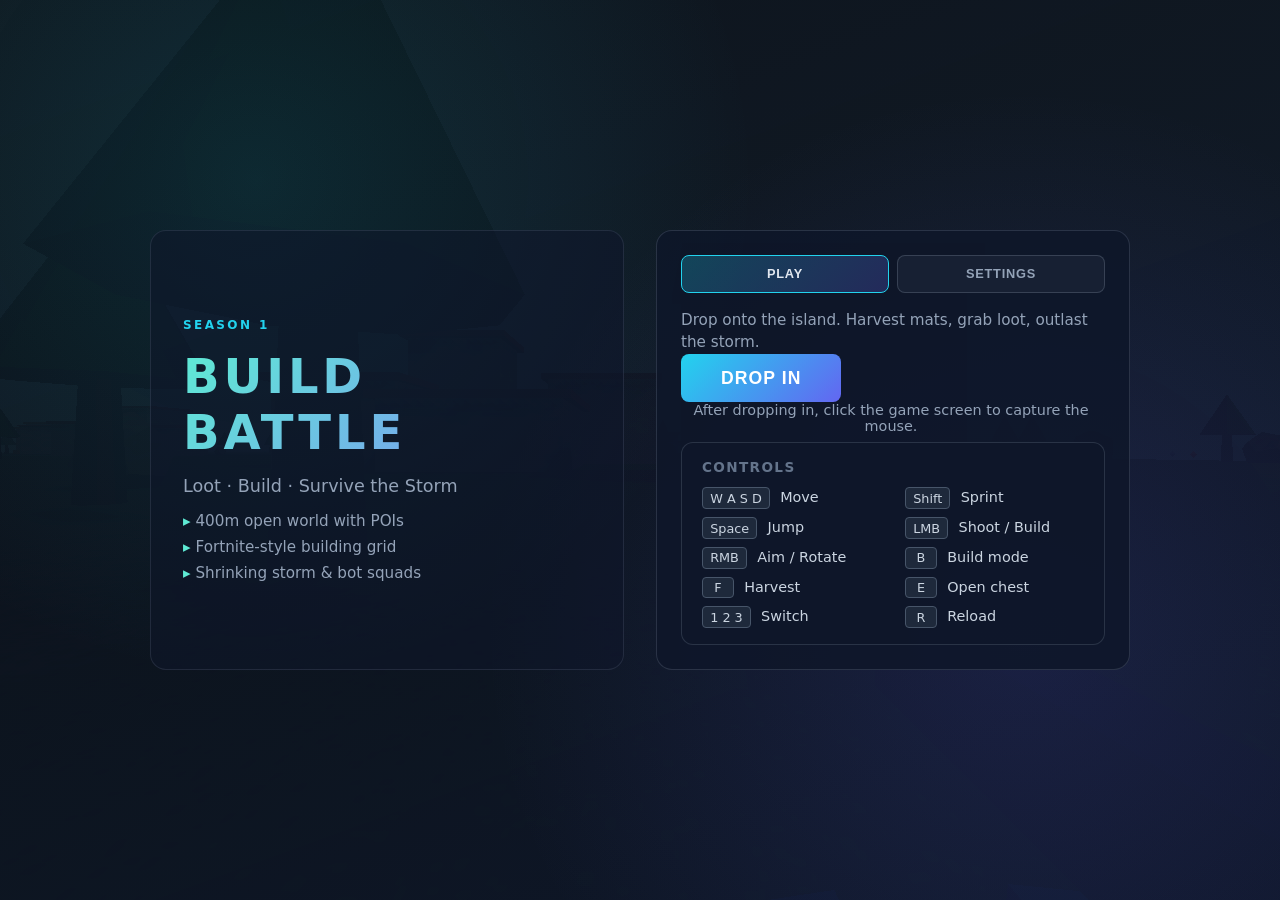
==== bshot-royale/index.html @ 9f33fd57 "Publish B-Shot Royal at /bshot-royale and link Play now from the featured project. Co-authored-by: C" ====
<!DOCTYPE html>
<html lang="en">
  <head>
    <meta charset="UTF-8" />
    <meta name="viewport" content="width=device-width, initial-scale=1.0" />
    <title>B-Shot Royal</title>
    <script type="module" crossorigin src="/bshot-royale/assets/index-CIHsyU_L.js"></script>
    <link rel="stylesheet" crossorigin href="/bshot-royale/assets/index-DtbbAe6E.css">
  </head>
  <body>
    <div id="overlay">
      <div id="menu">
        <div class="menu-shell">
          <div class="menu-hero">
            <p class="menu-kicker">Season 1</p>
            <h1>Build Battle</h1>
            <p class="tagline">Loot · Build · Survive the Storm</p>
            <ul class="menu-features">
              <li>400m open world with POIs</li>
              <li>Fortnite-style building grid</li>
              <li>Shrinking storm &amp; bot squads</li>
            </ul>
          </div>
          <div class="menu-panel">
            <div class="menu-tabs">
              <button type="button" class="menu-tab active" data-tab="play">Play</button>
              <button type="button" class="menu-tab" data-tab="settings">Settings</button>
            </div>
            <div id="tab-play" class="menu-tab-content">
              <p class="panel-desc">Drop onto the island. Harvest mats, grab loot, outlast the storm.</p>
              <button id="play-btn" type="button">Drop In</button>
              <p class="tagline hint">After dropping in, click the game screen to capture the mouse.</p>
              <div class="controls compact">
                <h2>Controls</h2>
                <div class="grid">
                  <span><kbd>W A S D</kbd> Move</span>
                  <span><kbd>Shift</kbd> Sprint</span>
                  <span><kbd>Space</kbd> Jump</span>
                  <span><kbd>LMB</kbd> Shoot / Build</span>
                  <span><kbd>RMB</kbd> Aim / Rotate</span>
                  <span><kbd>B</kbd> Build mode</span>
                  <span><kbd>F</kbd> Harvest</span>
                  <span><kbd>E</kbd> Open chest</span>
                  <span><kbd>1 2 3</kbd> Switch</span>
                  <span><kbd>R</kbd> Reload</span>
                </div>
              </div>
            </div>
            <div id="tab-settings" class="menu-tab-content hidden">
              <p class="panel-desc">Customize your match before you drop.</p>
              <div class="setting-row">
                <label for="setting-bots">Enable Bots</label>
                <input type="checkbox" id="setting-bots" checked />
              </div>
              <div class="setting-row">
                <label for="setting-sens">Mouse Sensitivity</label>
                <div class="setting-slider">
                  <input type="range" id="setting-sens" min="0.3" max="2.5" step="0.1" value="1" />
                  <span id="setting-sens-val">1.0</span>
                </div>
              </div>
              <div class="setting-row">
                <label for="setting-storm">Storm Speed</label>
                <div class="setting-slider">
                  <input type="range" id="setting-storm" min="0.5" max="2" step="0.1" value="1" />
                  <span id="setting-storm-val">1.0</span>
                </div>
              </div>
              <div class="setting-row">
                <label for="setting-volume">Volume</label>
                <div class="setting-slider">
                  <input type="range" id="setting-volume" min="0" max="1" step="0.05" value="0.7" />
                  <span id="setting-volume-val">0.7</span>
                </div>
              </div>
            </div>
          </div>
        </div>
      </div>
      <div id="hud" class="hidden">
        <div id="storm-vignette"></div>
        <div id="crosshair"></div>
        <div id="hit-marker" class="hidden"></div>
        <div id="damage-flash"></div>
        <div id="scope-overlay" class="scope-overlay hidden">
          <div class="scope-ring"></div>
          <div class="scope-reticle"></div>
        </div>
        <div id="minimap-wrap">
          <canvas id="minimap" width="160" height="160"></canvas>
          <span class="minimap-label">MAP</span>
        </div>
        <div id="storm-info">Storm in 90s</div>
        <div id="interact-hint" class="hidden">[F] Harvest</div>
        <div id="top-bar">
          <div id="health-bar"><div id="health-fill"></div><span id="health-text">100</span></div>
          <div id="shield-bar"><div id="shield-fill"></div><span id="shield-text">100</span></div>
          <div id="materials">Materials: <span id="mat-count">0</span></div>
        </div>
        <div id="bottom-bar">
          <div id="weapon-name">Assault Rifle</div>
          <div id="weapon-slots">
            <span class="slot" data-slot="0">1 AR</span>
            <span class="slot" data-slot="1">2 SG</span>
            <span class="slot" data-slot="2">3 SN</span>
          </div>
          <div id="ammo"><span id="ammo-current">30</span> / <span id="ammo-reserve">120</span></div>
          <div id="reload-bar" class="hidden"><div id="reload-fill"></div></div>
          <div id="build-info" class="hidden">
            Build: <span id="build-piece">Wall</span>
            <span id="build-slots">
              <span class="slot build-slot" data-slot="wall">1 Wall</span>
              <span class="slot build-slot" data-slot="floor">2 Floor</span>
              <span class="slot build-slot" data-slot="ramp">3 Ramp</span>
            </span>
          </div>
          <div id="mode-badge">COMBAT</div>
        </div>
        <div id="kill-feed"></div>
        <div id="loot-feed"></div>
      </div>
      <div id="death-screen" class="hidden">
        <h2>Eliminated</h2>
        <p id="death-stats"></p>
        <button id="respawn-btn" type="button">Respawn</button>
      </div>
      <div id="victory-screen" class="hidden">
        <h2>Victory Royale!</h2>
        <p id="victory-stats"></p>
        <button id="victory-btn" type="button">Play Again</button>
      </div>
    </div>
    <canvas id="game-canvas"></canvas>
  </body>
</html>
---- bshot-royale/assets/index-DtbbAe6E.css ----
*{margin:0;padding:0;box-sizing:border-box}html,body{width:100%;height:100%;overflow:hidden;font-family:Segoe UI,system-ui,sans-serif;background:#0a0e14;color:#fff}#game-canvas{display:block;width:100%;height:100%}#overlay{position:fixed;top:0;right:0;bottom:0;left:0;pointer-events:none;z-index:10}#overlay>*{pointer-events:auto}#menu{position:absolute;top:0;right:0;bottom:0;left:0;display:flex;align-items:center;justify-content:center;background:radial-gradient(circle at 20% 20%,rgba(34,211,238,.12),transparent 40%),radial-gradient(circle at 80% 70%,rgba(99,102,241,.15),transparent 45%),linear-gradient(160deg,#0a0e14f5,#0f172afa);padding:2rem}.menu-shell{display:grid;grid-template-columns:1fr 1fr;gap:2rem;max-width:980px;width:100%;align-items:stretch}.menu-hero{display:flex;flex-direction:column;justify-content:center;gap:1rem;padding:2rem;border:1px solid rgba(148,163,184,.15);border-radius:16px;background:#0f172a8c}.menu-kicker{text-transform:uppercase;letter-spacing:.2em;font-size:.75rem;color:#22d3ee;font-weight:700}.menu-features{list-style:none;display:flex;flex-direction:column;gap:.5rem;color:#94a3b8;font-size:.95rem}.menu-features li:before{content:"▸ ";color:#5eead4}.menu-panel{padding:1.5rem;border-radius:16px;background:#0f172ad9;border:1px solid rgba(148,163,184,.2);display:flex;flex-direction:column;gap:1rem}.menu-tabs{display:flex;gap:.5rem}.menu-tab{flex:1;padding:.65rem 1rem;border:1px solid rgba(148,163,184,.25);border-radius:8px;background:#1e293b99;color:#94a3b8;cursor:pointer;font-weight:600;text-transform:uppercase;letter-spacing:.06em;font-size:.8rem}.menu-tab.active{background:linear-gradient(135deg,#22d3ee40,#6366f140);border-color:#22d3ee;color:#e2e8f0}.menu-tab-content.hidden{display:none}.panel-desc{color:#94a3b8;font-size:.95rem;line-height:1.5}.setting-row{display:flex;align-items:center;justify-content:space-between;gap:1rem;padding:.75rem 0;border-bottom:1px solid rgba(148,163,184,.12);color:#cbd5e1}.setting-row label{font-size:.95rem}.setting-slider{display:flex;align-items:center;gap:.75rem;min-width:180px}.setting-slider input[type=range]{flex:1;accent-color:#22d3ee}.setting-slider span{min-width:2rem;text-align:right;color:#5eead4;font-weight:700}#setting-bots{width:1.1rem;height:1.1rem;accent-color:#22d3ee}.controls.compact{margin-top:.5rem;padding:1rem 1.25rem}#menu h1{font-size:3rem;letter-spacing:.08em;text-transform:uppercase;background:linear-gradient(135deg,#5eead4,#818cf8);-webkit-background-clip:text;-webkit-text-fill-color:transparent;background-clip:text}.tagline{color:#94a3b8;font-size:1.1rem}.hint{font-size:.9rem;max-width:420px;text-align:center}#play-btn,#respawn-btn{padding:.85rem 2.5rem;font-size:1.1rem;font-weight:700;border:none;border-radius:8px;cursor:pointer;background:linear-gradient(135deg,#22d3ee,#6366f1);color:#fff;text-transform:uppercase;letter-spacing:.06em;transition:transform .15s,box-shadow .15s}#play-btn:hover,#respawn-btn:hover{transform:scale(1.05);box-shadow:0 0 24px #6366f180}.controls{margin-top:1rem;padding:1.5rem 2rem;background:#0f172ab3;border:1px solid rgba(148,163,184,.2);border-radius:12px;max-width:640px}.controls h2{font-size:.85rem;text-transform:uppercase;letter-spacing:.1em;color:#64748b;margin-bottom:.75rem}.controls .grid{display:grid;grid-template-columns:1fr 1fr;gap:.5rem 1.5rem;font-size:.9rem;color:#cbd5e1}kbd{display:inline-block;min-width:2rem;padding:.15rem .45rem;margin-right:.35rem;background:#1e293b;border:1px solid #475569;border-radius:4px;font-family:inherit;font-size:.8rem;text-align:center}#hud.hidden,#death-screen.hidden,#victory-screen.hidden,#menu.hidden,.hidden{display:none!important}#hud{position:absolute;top:0;right:0;bottom:0;left:0;pointer-events:none}#crosshair{position:absolute;top:50%;left:50%;width:20px;height:20px;transform:translate(-50%,-50%);border:2px solid rgba(255,255,255,.85);border-radius:50%;box-shadow:0 0 0 1px #0006}#crosshair:before,#crosshair:after{content:"";position:absolute;background:#ffffffd9}#crosshair:before{width:2px;height:8px;top:50%;left:50%;transform:translate(-50%,-50%)}#crosshair:after{width:8px;height:2px;top:50%;left:50%;transform:translate(-50%,-50%)}#hit-marker{position:absolute;top:50%;left:50%;width:28px;height:28px;transform:translate(-50%,-50%) rotate(45deg);border:2px solid transparent;border-top-color:#fff;border-left-color:#fff;opacity:0;pointer-events:none}#hit-marker.show,#hit-marker.headshot-hit{opacity:1}#hit-marker.headshot-hit{border-top-color:#fbbf24;border-left-color:#fbbf24;width:34px;height:34px}#damage-flash{position:absolute;top:0;right:0;bottom:0;left:0;background:radial-gradient(circle,transparent 40%,rgba(239,68,68,.45));opacity:0;pointer-events:none}#damage-flash.active{opacity:1}#reload-bar{width:120px;height:4px;background:#00000080;border-radius:2px;overflow:hidden;margin-top:.35rem}#reload-fill{height:100%;width:0%;background:linear-gradient(90deg,#22d3ee,#6366f1)}#victory-screen{position:absolute;top:0;right:0;bottom:0;left:0;display:flex;flex-direction:column;align-items:center;justify-content:center;background:#0a0e14e0;gap:1rem;text-align:center}#victory-screen h2{font-size:2.8rem;background:linear-gradient(135deg,#fbbf24,#f97316);-webkit-background-clip:text;-webkit-text-fill-color:transparent;background-clip:text}#victory-btn{padding:.85rem 2.5rem;font-size:1.1rem;font-weight:700;border:none;border-radius:8px;cursor:pointer;background:linear-gradient(135deg,#fbbf24,#f97316);color:#1a1a1a;text-transform:uppercase}.scope-overlay{position:absolute;top:0;right:0;bottom:0;left:0;pointer-events:none}.scope-overlay.hidden{display:none}.scope-ring{position:absolute;top:0;right:0;bottom:0;left:0;border:0 solid rgba(0,0,0,.85)}.scope-reticle{position:absolute;top:50%;left:50%;transform:translate(-50%,-50%)}.scope-overlay.scope-assault .scope-ring{border-width:0 18vw;box-shadow:inset 0 0 0 2px #ffffff26}.scope-overlay.scope-assault .scope-reticle{width:14px;height:14px;border:2px solid rgba(255,255,255,.9);border-radius:50%}.scope-overlay.scope-assault .scope-reticle:before,.scope-overlay.scope-assault .scope-reticle:after{content:"";position:absolute;background:#ffffffe6}.scope-overlay.scope-assault .scope-reticle:before{width:2px;height:6px;top:50%;left:50%;transform:translate(-50%,-50%)}.scope-overlay.scope-assault .scope-reticle:after{width:6px;height:2px;top:50%;left:50%;transform:translate(-50%,-50%)}.scope-overlay.scope-shotgun .scope-ring{border-width:12vh 22vw;border-radius:8px;box-shadow:inset 0 0 0 3px #ffb45059}.scope-overlay.scope-shotgun .scope-reticle{width:120px;height:120px;border:2px solid rgba(255,200,100,.7);border-radius:50%}.scope-overlay.scope-shotgun .scope-reticle:before{content:"";position:absolute;width:6px;height:6px;background:#ffc864e6;border-radius:50%;top:50%;left:50%;transform:translate(-50%,-50%)}.scope-overlay.scope-sniper .scope-ring{border-width:0;background:radial-gradient(circle at center,transparent 26vmin,rgba(0,0,0,.92) 26.5vmin)}.scope-overlay.scope-sniper .scope-reticle{width:42vmin;height:42vmin;border:3px solid rgba(20,20,20,.95);border-radius:50%;box-shadow:0 0 0 2px #ffffff14,inset 0 0 40px #00000080}.scope-overlay.scope-sniper .scope-reticle:before,.scope-overlay.scope-sniper .scope-reticle:after{content:"";position:absolute;background:#000000d9}.scope-overlay.scope-sniper .scope-reticle:before{width:2px;height:100%;top:0;left:50%;transform:translate(-50%)}.scope-overlay.scope-sniper .scope-reticle:after{width:100%;height:2px;top:50%;left:0;transform:translateY(-50%)}#top-bar{position:absolute;top:1rem;left:50%;transform:translate(-50%);display:flex;gap:1rem;align-items:center}#health-bar,#shield-bar{position:relative;width:200px;height:22px;background:#00000080;border:2px solid rgba(255,255,255,.3);border-radius:4px;overflow:hidden}#health-fill{height:100%;width:100%;background:linear-gradient(90deg,#ef4444,#f97316);transition:width .2s}#shield-fill{height:100%;width:100%;background:linear-gradient(90deg,#3b82f6,#06b6d4);transition:width .2s}#health-bar span,#shield-bar span{position:absolute;top:0;right:0;bottom:0;left:0;display:flex;align-items:center;justify-content:center;font-size:.75rem;font-weight:700;text-shadow:0 1px 2px rgba(0,0,0,.8)}#materials{padding:.35rem .75rem;background:#00000080;border-radius:6px;font-weight:600;font-size:.9rem}#mat-count{color:#fbbf24}#bottom-bar{position:absolute;bottom:1.5rem;left:50%;transform:translate(-50%);text-align:center;display:flex;flex-direction:column;gap:.35rem}#weapon-name{font-size:1.1rem;font-weight:700;text-transform:uppercase;letter-spacing:.05em}#weapon-slots,#build-slots{display:flex;gap:.4rem;justify-content:center;margin-top:.25rem}.slot{padding:.2rem .55rem;border-radius:6px;font-size:.75rem;font-weight:700;background:#00000073;border:1px solid rgba(255,255,255,.2);color:#94a3b8}.slot.active{background:#6366f173;border-color:#818cf8;color:#fff}.build-slot.active{background:#22d3ee40;border-color:#22d3ee;color:#5eead4}#ammo{font-size:1.4rem;font-weight:700}#build-info{font-size:.9rem;color:#5eead4}#mode-badge{display:inline-block;margin:0 auto;padding:.25rem .75rem;border-radius:999px;font-size:.75rem;font-weight:700;letter-spacing:.08em;background:#ef44444d;border:1px solid #ef4444}#mode-badge.build-mode{background:#22d3ee33;border-color:#22d3ee;color:#5eead4}#kill-feed{position:absolute;top:4rem;right:1rem;display:flex;flex-direction:column;gap:.35rem;font-size:.85rem}.kill-entry{padding:.25rem .5rem;background:#00000073;border-radius:4px;animation:fadeKill 3s forwards}.kill-entry.headshot-kill{background:#dc2626a6;border:1px solid #fbbf24;font-weight:700;color:#fef08a}.headshot-popup{position:absolute;top:35%;left:50%;transform:translate(-50%,-50%) scale(.6);font-size:2.2rem;font-weight:900;letter-spacing:.08em;color:#fef08a;text-shadow:0 0 12px rgba(251,191,36,.9),0 2px 8px rgba(0,0,0,.8);opacity:0;pointer-events:none;transition:opacity .1s,transform .15s;z-index:20}.headshot-popup.show{opacity:1;transform:translate(-50%,-50%) scale(1)}@keyframes fadeKill{0%,70%{opacity:1}to{opacity:0}}#loot-feed{position:absolute;top:4rem;left:1rem;display:flex;flex-direction:column;gap:.35rem;font-size:.85rem}.loot-entry{padding:.25rem .6rem;background:#fbbf2440;border:1px solid rgba(251,191,36,.5);border-radius:4px;color:#fde68a;animation:fadeKill 2.5s forwards}#minimap-wrap{position:absolute;top:1rem;left:1rem;width:160px;height:160px;border-radius:12px;overflow:hidden;border:2px solid rgba(34,211,238,.45);box-shadow:0 4px 20px #00000073;background:#0a140ee6}#minimap{display:block;width:100%;height:100%}.minimap-label{position:absolute;bottom:4px;right:6px;font-size:.6rem;letter-spacing:.15em;color:#22d3eecc;font-weight:700;pointer-events:none}@media(max-width:860px){.menu-shell{grid-template-columns:1fr;max-width:520px}}#storm-info{position:absolute;top:3.5rem;left:50%;transform:translate(-50%);padding:.3rem .75rem;background:#00000080;border-radius:6px;font-size:.85rem;font-weight:600;color:#94a3b8}#storm-info.storm-active{color:#c084fc;border:1px solid rgba(192,132,252,.5);animation:pulseStorm 1s infinite}@keyframes pulseStorm{0%,to{opacity:1}50%{opacity:.6}}#storm-vignette{position:absolute;top:0;right:0;bottom:0;left:0;pointer-events:none;opacity:0;transition:opacity .4s;background:radial-gradient(circle at center,transparent 40%,rgba(124,58,237,.45) 100%)}#storm-vignette.active{opacity:1}#interact-hint{position:absolute;bottom:8rem;left:50%;transform:translate(-50%);padding:.35rem .85rem;background:#0000008c;border:1px solid rgba(255,255,255,.25);border-radius:6px;font-size:.85rem;color:#e2e8f0}#death-screen{position:absolute;top:0;right:0;bottom:0;left:0;display:flex;flex-direction:column;align-items:center;justify-content:center;background:#000000bf;gap:1rem}#death-screen h2{font-size:2.5rem;color:#ef4444}#death-stats{color:#94a3b8}
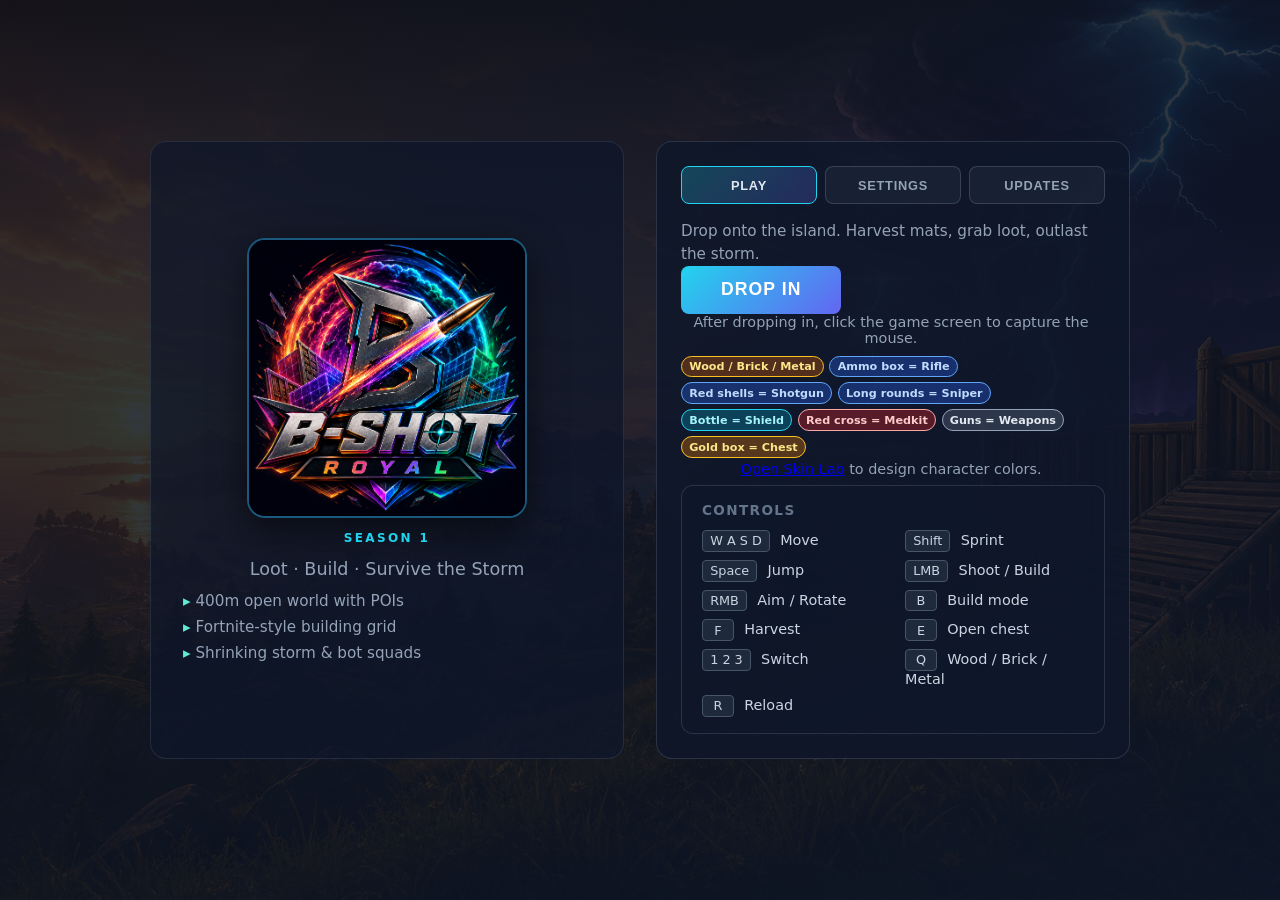
==== commit 4b3adfdf: "Deploy current B-Shot Royale so the live site matches local 8080. Co-authored-by: Cursor <cursoragen" ====
--- a/bshot-royale/index.html
+++ b/bshot-royale/index.html
@@ -3,18 +3,22 @@
   <head>
     <meta charset="UTF-8" />
     <meta name="viewport" content="width=device-width, initial-scale=1.0" />
-    <title>B-Shot Royal</title>+    <title>B-Shot Royal</title>
+    <link rel="icon" type="image/png" href="bshot-royale-logo.png" />
+    <link rel="apple-touch-icon" href="bshot-royale-logo.png" /> 
-    <script type="module" crossorigin src="/bshot-royale/assets/index-CIHsyU_L.js"></script>
-    <link rel="stylesheet" crossorigin href="/bshot-royale/assets/index-DtbbAe6E.css">
+    <script type="module" crossorigin src="/bshot-royale/assets/main-B9_0QQek.js"></script>
+    <link rel="modulepreload" crossorigin href="/bshot-royale/assets/skins-DeQbMvcs.js">
+    <link rel="stylesheet" crossorigin href="/bshot-royale/assets/main-Caa0ztV3.css">
   </head>
   <body>
     <div id="overlay">
       <div id="menu">
         <div class="menu-shell">
           <div class="menu-hero">
+            <img class="menu-logo" src="bshot-royale-logo.png" alt="B-Shot Royale" />
             <p class="menu-kicker">Season 1</p>
-            <h1>Build Battle</h1>
+            <h1>B-Shot Royal</h1>
             <p class="tagline">Loot · Build · Survive the Storm</p>
             <ul class="menu-features">
               <li>400m open world with POIs</li>
@@ -26,11 +30,23 @@
             <div class="menu-tabs">
               <button type="button" class="menu-tab active" data-tab="play">Play</button>
               <button type="button" class="menu-tab" data-tab="settings">Settings</button>
+              <button type="button" class="menu-tab" data-tab="updates">Updates</button>
             </div>
             <div id="tab-play" class="menu-tab-content">
               <p class="panel-desc">Drop onto the island. Harvest mats, grab loot, outlast the storm.</p>
               <button id="play-btn" type="button">Drop In</button>
               <p class="tagline hint">After dropping in, click the game screen to capture the mouse.</p>
+              <div class="loot-legend">
+                <span class="leg mats">Wood / Brick / Metal</span>
+                <span class="leg ammo">Ammo box = Rifle</span>
+                <span class="leg ammo">Red shells = Shotgun</span>
+                <span class="leg ammo">Long rounds = Sniper</span>
+                <span class="leg shield">Bottle = Shield</span>
+                <span class="leg medkit">Red cross = Medkit</span>
+                <span class="leg gun">Guns = Weapons</span>
+                <span class="leg chest">Gold box = Chest</span>
+              </div>
+              <p class="tagline hint"><a href="skin-lab.html">Open Skin Lab</a> to design character colors.</p>
               <div class="controls compact">
                 <h2>Controls</h2>
                 <div class="grid">
@@ -43,6 +59,7 @@
                   <span><kbd>F</kbd> Harvest</span>
                   <span><kbd>E</kbd> Open chest</span>
                   <span><kbd>1 2 3</kbd> Switch</span>
+                  <span><kbd>Q</kbd> Wood / Brick / Metal</span>
                   <span><kbd>R</kbd> Reload</span>
                 </div>
               </div>
@@ -75,6 +92,10 @@
                 </div>
               </div>
             </div>
+            <div id="tab-updates" class="menu-tab-content hidden">
+              <p class="panel-desc">Patch notes. Newest drops first.</p>
+              <div id="update-log" class="update-log"></div>
+            </div>
           </div>
         </div>
       </div>
@@ -93,27 +114,32 @@
         </div>
         <div id="storm-info">Storm in 90s</div>
         <div id="interact-hint" class="hidden">[F] Harvest</div>
-        <div id="top-bar">
-          <div id="health-bar"><div id="health-fill"></div><span id="health-text">100</span></div>
-          <div id="shield-bar"><div id="shield-fill"></div><span id="shield-text">100</span></div>
-          <div id="materials">Materials: <span id="mat-count">0</span></div>
-        </div>
-        <div id="bottom-bar">
-          <div id="weapon-name">Assault Rifle</div>
-          <div id="weapon-slots">
-            <span class="slot" data-slot="0">1 AR</span>
-            <span class="slot" data-slot="1">2 SG</span>
-            <span class="slot" data-slot="2">3 SN</span>
+        <div id="fn-hud">
+          <div id="vitals">
+            <div id="shield-bar"><div id="shield-fill"></div><span id="shield-text">100</span></div>
+            <div id="health-bar"><div id="health-fill"></div><span id="health-text">100</span></div>
           </div>
-          <div id="ammo"><span id="ammo-current">30</span> / <span id="ammo-reserve">120</span></div>
-          <div id="reload-bar" class="hidden"><div id="reload-fill"></div></div>
-          <div id="build-info" class="hidden">
-            Build: <span id="build-piece">Wall</span>
-            <span id="build-slots">
-              <span class="slot build-slot" data-slot="wall">1 Wall</span>
-              <span class="slot build-slot" data-slot="floor">2 Floor</span>
-              <span class="slot build-slot" data-slot="ramp">3 Ramp</span>
-            </span>
+          <div id="hotbar-wrap">
+            <div id="mat-stack">
+              <button type="button" class="mat-slot active" data-mat="wood"><i class="mat-icon wood"></i><b id="wood-count">0</b><span>Wood</span></button>
+              <button type="button" class="mat-slot" data-mat="brick"><i class="mat-icon brick"></i><b id="brick-count">0</b><span>Brick</span></button>
+              <button type="button" class="mat-slot" data-mat="metal"><i class="mat-icon metal"></i><b id="metal-count">0</b><span>Metal</span></button>
+            </div>
+            <div id="weapon-hotbar" class="hotbar-row">
+              <div class="fn-slot" data-slot="0"><em>1</em><span class="slot-art rifle"></span><strong>Rifle</strong></div>
+              <div class="fn-slot" data-slot="1"><em>2</em><span class="slot-art shotgun"></span><strong>Shotgun</strong></div>
+              <div class="fn-slot" data-slot="2"><em>3</em><span class="slot-art sniper"></span><strong>Sniper</strong></div>
+            </div>
+            <div id="build-hotbar" class="hotbar-row hidden">
+              <div class="fn-slot build-slot" data-slot="wall"><em>1</em><span class="slot-art wall"></span><strong>Wall</strong></div>
+              <div class="fn-slot build-slot" data-slot="floor"><em>2</em><span class="slot-art floor"></span><strong>Floor</strong></div>
+              <div class="fn-slot build-slot" data-slot="ramp"><em>3</em><span class="slot-art ramp"></span><strong>Ramp</strong></div>
+            </div>
+            <div id="ammo-readout">
+              <span id="weapon-name">Assault Rifle</span>
+              <span id="ammo"><span id="ammo-current">30</span> / <span id="ammo-reserve">120</span></span>
+              <div id="reload-bar" class="hidden"><div id="reload-fill"></div></div>
+            </div>
           </div>
           <div id="mode-badge">COMBAT</div>
         </div>
@@ -121,11 +147,13 @@
         <div id="loot-feed"></div>
       </div>
       <div id="death-screen" class="hidden">
+        <img class="end-logo" src="bshot-royale-logo.png" alt="B-Shot Royale" />
         <h2>Eliminated</h2>
         <p id="death-stats"></p>
         <button id="respawn-btn" type="button">Respawn</button>
       </div>
       <div id="victory-screen" class="hidden">
+        <img class="end-logo" src="bshot-royale-logo.png" alt="B-Shot Royale" />
         <h2>Victory Royale!</h2>
         <p id="victory-stats"></p>
         <button id="victory-btn" type="button">Play Again</button>
--- a/bshot-royale/assets/main-Caa0ztV3.css
+++ b/bshot-royale/assets/main-Caa0ztV3.css
@@ -0,0 +1 @@
+*{margin:0;padding:0;box-sizing:border-box}html,body{width:100%;height:100%;overflow:hidden;font-family:Segoe UI,system-ui,sans-serif;background:#0a0e14;color:#fff}#game-canvas{display:block;width:100%;height:100%}#overlay{position:fixed;top:0;right:0;bottom:0;left:0;pointer-events:none;z-index:10}#overlay>*{pointer-events:auto}#menu{position:absolute;top:0;right:0;bottom:0;left:0;display:flex;align-items:center;justify-content:center;background:linear-gradient(160deg,#0a0e14d1,#0f172ae0),url(/bshot-royale/banner.png) center / cover no-repeat;padding:2rem}.menu-shell{display:grid;grid-template-columns:1fr 1fr;gap:2rem;max-width:980px;width:100%;align-items:stretch}.menu-hero{display:flex;flex-direction:column;justify-content:center;gap:.85rem;padding:2rem;border:1px solid rgba(148,163,184,.15);border-radius:16px;background:#0f172ab8;overflow:hidden}.menu-logo{width:min(100%,280px);height:auto;aspect-ratio:1;object-fit:contain;border-radius:18px;margin:0 auto;display:block;border:2px solid rgba(56,189,248,.45);box-shadow:0 12px 36px #0000008c;background:#020617}.menu-kicker{text-transform:uppercase;letter-spacing:.2em;font-size:.75rem;color:#22d3ee;font-weight:700}.menu-features{list-style:none;display:flex;flex-direction:column;gap:.5rem;color:#94a3b8;font-size:.95rem}.menu-features li:before{content:"▸ ";color:#5eead4}.menu-panel{padding:1.5rem;border-radius:16px;background:#0f172ad9;border:1px solid rgba(148,163,184,.2);display:flex;flex-direction:column;gap:1rem}.menu-tabs{display:flex;gap:.5rem}.menu-tab{flex:1;padding:.65rem 1rem;border:1px solid rgba(148,163,184,.25);border-radius:8px;background:#1e293b99;color:#94a3b8;cursor:pointer;font-weight:600;text-transform:uppercase;letter-spacing:.06em;font-size:.8rem}.menu-tab.active{background:linear-gradient(135deg,#22d3ee40,#6366f140);border-color:#22d3ee;color:#e2e8f0}.menu-tab-content.hidden{display:none}.panel-desc{color:#94a3b8;font-size:.95rem;line-height:1.5}.setting-row{display:flex;align-items:center;justify-content:space-between;gap:1rem;padding:.75rem 0;border-bottom:1px solid rgba(148,163,184,.12);color:#cbd5e1}.setting-row label{font-size:.95rem}.setting-slider{display:flex;align-items:center;gap:.75rem;min-width:180px}.setting-slider input[type=range]{flex:1;accent-color:#22d3ee}.setting-slider span{min-width:2rem;text-align:right;color:#5eead4;font-weight:700}#setting-bots{width:1.1rem;height:1.1rem;accent-color:#22d3ee}.controls.compact{margin-top:.5rem;padding:1rem 1.25rem}#menu h1{position:absolute;width:1px;height:1px;overflow:hidden;clip:rect(0,0,0,0)}.tagline{color:#94a3b8;font-size:1.1rem}.menu-hero .tagline,.menu-kicker{text-align:center}.hint{font-size:.9rem;max-width:420px;text-align:center}.loot-legend{display:flex;flex-wrap:wrap;gap:.35rem;margin:.6rem 0 .2rem}.loot-legend .leg{font-size:.7rem;font-weight:700;padding:.2rem .45rem;border-radius:999px;border:1px solid transparent}.loot-legend .mats{background:#b4530966;border-color:#fbbf24;color:#fde68a}.loot-legend .ammo{background:#2563eb59;border-color:#60a5fa;color:#bfdbfe}.loot-legend .shield{background:#0891b259;border-color:#22d3ee;color:#a5f3fc}.loot-legend .medkit{background:#dc262659;border-color:#fca5a5;color:#fecaca}.loot-legend .gun{background:#64748b59;border-color:#94a3b8;color:#e2e8f0}.loot-legend .chest{background:#d9770659;border-color:#fbbf24;color:#fde68a}#play-btn,#respawn-btn{padding:.85rem 2.5rem;font-size:1.1rem;font-weight:700;border:none;border-radius:8px;cursor:pointer;background:linear-gradient(135deg,#22d3ee,#6366f1);color:#fff;text-transform:uppercase;letter-spacing:.06em;transition:transform .15s,box-shadow .15s}#play-btn:hover,#respawn-btn:hover{transform:scale(1.05);box-shadow:0 0 24px #6366f180}.controls{margin-top:1rem;padding:1.5rem 2rem;background:#0f172ab3;border:1px solid rgba(148,163,184,.2);border-radius:12px;max-width:640px}.controls h2{font-size:.85rem;text-transform:uppercase;letter-spacing:.1em;color:#64748b;margin-bottom:.75rem}.controls .grid{display:grid;grid-template-columns:1fr 1fr;gap:.5rem 1.5rem;font-size:.9rem;color:#cbd5e1}kbd{display:inline-block;min-width:2rem;padding:.15rem .45rem;margin-right:.35rem;background:#1e293b;border:1px solid #475569;border-radius:4px;font-family:inherit;font-size:.8rem;text-align:center}#hud.hidden,#death-screen.hidden,#victory-screen.hidden,#menu.hidden,.hidden{display:none!important}#hud{position:absolute;top:0;right:0;bottom:0;left:0;pointer-events:none}#crosshair{position:absolute;top:50%;left:50%;width:20px;height:20px;transform:translate(-50%,-50%);border:2px solid rgba(255,255,255,.85);border-radius:50%;box-shadow:0 0 0 1px #0006}#crosshair:before,#crosshair:after{content:"";position:absolute;background:#ffffffd9}#crosshair:before{width:2px;height:8px;top:50%;left:50%;transform:translate(-50%,-50%)}#crosshair:after{width:8px;height:2px;top:50%;left:50%;transform:translate(-50%,-50%)}#hit-marker{position:absolute;top:50%;left:50%;width:28px;height:28px;transform:translate(-50%,-50%) rotate(45deg);border:2px solid transparent;border-top-color:#fff;border-left-color:#fff;opacity:0;pointer-events:none}#hit-marker.show,#hit-marker.headshot-hit{opacity:1}#hit-marker.headshot-hit{border-top-color:#fbbf24;border-left-color:#fbbf24;width:34px;height:34px}#damage-flash{position:absolute;top:0;right:0;bottom:0;left:0;background:radial-gradient(circle,transparent 40%,rgba(239,68,68,.45));opacity:0;pointer-events:none}#damage-flash.active{opacity:1}#reload-bar{width:120px;height:4px;background:#00000080;border-radius:2px;overflow:hidden;margin-top:.35rem}#reload-fill{height:100%;width:0%;background:linear-gradient(90deg,#22d3ee,#6366f1)}.end-logo{width:180px;height:180px;object-fit:contain;border-radius:18px;border:2px solid rgba(56,189,248,.45);box-shadow:0 12px 40px #00000080;background:#020617}#victory-screen h2{font-size:2.8rem;background:linear-gradient(135deg,#fbbf24,#f97316);-webkit-background-clip:text;-webkit-text-fill-color:transparent;background-clip:text}#victory-btn{padding:.85rem 2.5rem;font-size:1.1rem;font-weight:700;border:none;border-radius:8px;cursor:pointer;background:linear-gradient(135deg,#fbbf24,#f97316);color:#1a1a1a;text-transform:uppercase}.scope-overlay{position:absolute;top:0;right:0;bottom:0;left:0;pointer-events:none}.scope-overlay.hidden{display:none}.scope-ring{position:absolute;top:0;right:0;bottom:0;left:0;border:0 solid rgba(0,0,0,.85)}.scope-reticle{position:absolute;top:50%;left:50%;transform:translate(-50%,-50%)}.scope-overlay.scope-assault .scope-ring{border-width:0 18vw;box-shadow:inset 0 0 0 2px #ffffff26}.scope-overlay.scope-assault .scope-reticle{width:14px;height:14px;border:2px solid rgba(255,255,255,.9);border-radius:50%}.scope-overlay.scope-assault .scope-reticle:before,.scope-overlay.scope-assault .scope-reticle:after{content:"";position:absolute;background:#ffffffe6}.scope-overlay.scope-assault .scope-reticle:before{width:2px;height:6px;top:50%;left:50%;transform:translate(-50%,-50%)}.scope-overlay.scope-assault .scope-reticle:after{width:6px;height:2px;top:50%;left:50%;transform:translate(-50%,-50%)}.scope-overlay.scope-shotgun .scope-ring{border-width:12vh 22vw;border-radius:8px;box-shadow:inset 0 0 0 3px #ffb45059}.scope-overlay.scope-shotgun .scope-reticle{width:120px;height:120px;border:2px solid rgba(255,200,100,.7);border-radius:50%}.scope-overlay.scope-shotgun .scope-reticle:before{content:"";position:absolute;width:6px;height:6px;background:#ffc864e6;border-radius:50%;top:50%;left:50%;transform:translate(-50%,-50%)}.scope-overlay.scope-sniper .scope-ring{border-width:0;background:radial-gradient(circle at center,transparent 26vmin,rgba(0,0,0,.92) 26.5vmin)}.scope-overlay.scope-sniper .scope-reticle{width:42vmin;height:42vmin;border:3px solid rgba(20,20,20,.95);border-radius:50%;box-shadow:0 0 0 2px #ffffff14,inset 0 0 40px #00000080}.scope-overlay.scope-sniper .scope-reticle:before,.scope-overlay.scope-sniper .scope-reticle:after{content:"";position:absolute;background:#000000d9}.scope-overlay.scope-sniper .scope-reticle:before{width:2px;height:100%;top:0;left:50%;transform:translate(-50%)}.scope-overlay.scope-sniper .scope-reticle:after{width:100%;height:2px;top:50%;left:0;transform:translateY(-50%)}.update-log{max-height:280px;overflow:auto;display:flex;flex-direction:column;gap:.85rem}.patch header{display:flex;flex-wrap:wrap;gap:.4rem .7rem;align-items:baseline;margin-bottom:.35rem}.patch strong{color:#fde68a}.patch span{color:#64748b;font-size:.8rem}.patch em{color:#e2e8f0;font-style:normal;font-weight:700}.patch ul{margin:0;padding-left:1.1rem;color:#94a3b8;font-size:.85rem}.patch li{margin:.15rem 0}#fn-hud{position:absolute;left:1.25rem;right:1.25rem;bottom:1.1rem;display:flex;align-items:flex-end;justify-content:space-between;gap:1rem;pointer-events:none}#vitals{display:flex;flex-direction:column;gap:.3rem}#hotbar-wrap{display:flex;flex-direction:column;align-items:center;gap:.4rem;pointer-events:auto}#mat-stack{display:flex;gap:.3rem}.mat-slot{width:70px;height:52px;border:2px solid rgba(255,255,255,.2);background:#0000008c;color:#e2e8f0;border-radius:6px;cursor:pointer;display:flex;flex-direction:column;align-items:center;justify-content:center;gap:1px;padding:2px}.mat-slot span{font-size:.62rem;letter-spacing:.04em;text-transform:uppercase;color:#94a3b8}.mat-slot b{font-size:.85rem;line-height:1}.mat-slot.active{border-color:#fbbf24;box-shadow:0 0 0 1px #fbbf24}.mat-icon{width:16px;height:10px;border-radius:2px;display:block}.mat-icon.wood{background:linear-gradient(#d97706,#92400e)}.mat-icon.brick{background:linear-gradient(#ef4444,#7f1d1d)}.mat-icon.metal{background:linear-gradient(#e2e8f0,#64748b)}.hotbar-row{display:flex;gap:.35rem}.fn-slot{width:86px;height:72px;background:#080c14b8;border:2px solid rgba(255,255,255,.22);border-radius:4px;position:relative;display:flex;flex-direction:column;align-items:center;justify-content:flex-end;padding:4px}.fn-slot em{position:absolute;top:2px;left:5px;font-style:normal;font-size:.7rem;font-weight:800;color:#f8fafc}.fn-slot strong{font-size:.68rem;letter-spacing:.04em;text-transform:uppercase;color:#cbd5e1}.fn-slot.active{border-color:#f8fafc;box-shadow:0 0 0 2px #ffffff40,inset 0 0 12px #ffffff14}.slot-art{width:42px;height:18px;margin-bottom:4px;border-radius:2px}.slot-art.rifle{background:linear-gradient(90deg,#64748b,#94a3b8)}.slot-art.shotgun{background:linear-gradient(90deg,#78716c,#d6d3d1);width:34px}.slot-art.sniper{background:linear-gradient(90deg,#1e293b,#facc15);width:50px}.slot-art.wall{background:#b45309;width:28px;height:28px}.slot-art.floor{background:#ca8a04;width:32px;height:10px}.slot-art.ramp{width:0;height:0;background:none;border-left:16px solid transparent;border-right:16px solid transparent;border-bottom:22px solid #d97706}#ammo-readout{text-align:center;text-shadow:0 2px 8px #000}#fn-hud #mode-badge{pointer-events:none;align-self:flex-end}#health-bar,#shield-bar{position:relative;width:200px;height:22px;background:#00000080;border:2px solid rgba(255,255,255,.3);border-radius:4px;overflow:hidden}#health-fill{height:100%;width:100%;background:linear-gradient(90deg,#ef4444,#f97316);transition:width .2s}#shield-fill{height:100%;width:100%;background:linear-gradient(90deg,#3b82f6,#06b6d4);transition:width .2s}#health-bar span,#shield-bar span{position:absolute;top:0;right:0;bottom:0;left:0;display:flex;align-items:center;justify-content:center;font-size:.75rem;font-weight:700;text-shadow:0 1px 2px rgba(0,0,0,.8)}#materials{padding:.35rem .75rem;background:#00000080;border-radius:6px;font-weight:600;font-size:.9rem;display:flex;align-items:center;gap:.45rem}.hud-chip{display:inline-block;padding:.1rem .4rem;border-radius:4px;font-size:.7rem;font-weight:800;letter-spacing:.06em}.hud-chip.mats{background:#b45309;color:#fde68a;border:1px solid #fbbf24}#mat-count{color:#fbbf24}#bottom-bar{display:none}#weapon-name{font-size:1.1rem;font-weight:700;text-transform:uppercase;letter-spacing:.05em}#weapon-slots,#build-slots{display:flex;gap:.4rem;justify-content:center;margin-top:.25rem}.slot{padding:.2rem .55rem;border-radius:6px;font-size:.75rem;font-weight:700;background:#00000073;border:1px solid rgba(255,255,255,.2);color:#94a3b8}.slot.active{background:#6366f173;border-color:#818cf8;color:#fff}.build-slot.active{background:#22d3ee40;border-color:#22d3ee;color:#5eead4}#ammo{font-size:1.4rem;font-weight:700}#build-info{font-size:.9rem;color:#5eead4}#mode-badge{display:inline-block;margin:0 auto;padding:.25rem .75rem;border-radius:999px;font-size:.75rem;font-weight:700;letter-spacing:.08em;background:#ef44444d;border:1px solid #ef4444}#mode-badge.build-mode{background:#22d3ee33;border-color:#22d3ee;color:#5eead4}#kill-feed{position:absolute;top:4rem;right:1rem;display:flex;flex-direction:column;gap:.35rem;font-size:.85rem}.kill-entry{padding:.25rem .5rem;background:#00000073;border-radius:4px;animation:fadeKill 3s forwards}.kill-entry.headshot-kill{background:#dc2626a6;border:1px solid #fbbf24;font-weight:700;color:#fef08a}.headshot-popup{position:absolute;top:35%;left:50%;transform:translate(-50%,-50%) scale(.6);font-size:2.2rem;font-weight:900;letter-spacing:.08em;color:#fef08a;text-shadow:0 0 12px rgba(251,191,36,.9),0 2px 8px rgba(0,0,0,.8);opacity:0;pointer-events:none;transition:opacity .1s,transform .15s;z-index:20}.headshot-popup.show{opacity:1;transform:translate(-50%,-50%) scale(1)}@keyframes fadeKill{0%,70%{opacity:1}to{opacity:0}}#loot-feed{position:absolute;top:4rem;left:1rem;display:flex;flex-direction:column;gap:.35rem;font-size:.85rem}.loot-entry{padding:.3rem .65rem;background:#fbbf2440;border:1px solid rgba(251,191,36,.5);border-radius:4px;color:#fde68a;animation:fadeKill 2.5s forwards;font-weight:700}.loot-entry.materials,.loot-entry.wood{background:#b4530973;border-color:#fbbf24;color:#fde68a}.loot-entry.brick{background:#b91c1c73;border-color:#fca5a5;color:#fecaca}.loot-entry.metal{background:#64748b73;border-color:#cbd5e1;color:#e2e8f0}.loot-entry.ammo,.loot-entry.ammo_rifle{background:#2563eb66;border-color:#60a5fa;color:#bfdbfe}.loot-entry.ammo_shells{background:#dc262666;border-color:#fca5a5;color:#fecaca}.loot-entry.ammo_sniper{background:#ca8a0466;border-color:#facc15;color:#fef08a}.loot-entry.shield{background:#0891b273;border-color:#22d3ee;color:#a5f3fc}.loot-entry.medkit{background:#dc262673;border-color:#fca5a5;color:#fecaca}.loot-entry.ar{background:#64748b73;border-color:#94a3b8;color:#e2e8f0}.loot-entry.shotgun{background:#44403c8c;border-color:#d6d3d1;color:#f5f5f4}.loot-entry.sniper{background:#3341558c;border-color:#facc15;color:#fef08a}#minimap-wrap{position:absolute;top:1rem;left:1rem;width:160px;height:160px;border-radius:12px;overflow:hidden;border:2px solid rgba(34,211,238,.45);box-shadow:0 4px 20px #00000073;background:#0a140ee6}#minimap{display:block;width:100%;height:100%}.minimap-label{position:absolute;bottom:4px;right:6px;font-size:.6rem;letter-spacing:.15em;color:#22d3eecc;font-weight:700;pointer-events:none}@media(max-width:860px){.menu-shell{grid-template-columns:1fr;max-width:520px}}#storm-info{position:absolute;top:3.5rem;left:50%;transform:translate(-50%);padding:.3rem .75rem;background:#00000080;border-radius:6px;font-size:.85rem;font-weight:600;color:#94a3b8}#storm-info.storm-active{color:#c084fc;border:1px solid rgba(192,132,252,.5);animation:pulseStorm 1s infinite}@keyframes pulseStorm{0%,to{opacity:1}50%{opacity:.6}}#storm-vignette{position:absolute;top:0;right:0;bottom:0;left:0;pointer-events:none;opacity:0;transition:opacity .4s;background:radial-gradient(circle at center,transparent 40%,rgba(124,58,237,.45) 100%)}#storm-vignette.active{opacity:1}#interact-hint{position:absolute;bottom:8rem;left:50%;transform:translate(-50%);padding:.35rem .85rem;background:#0000008c;border:1px solid rgba(255,255,255,.25);border-radius:6px;font-size:.85rem;color:#e2e8f0}#death-screen{position:absolute;top:0;right:0;bottom:0;left:0;display:flex;flex-direction:column;align-items:center;justify-content:center;background:#000000bf;gap:1rem}#death-screen h2{font-size:2.5rem;color:#ef4444}#death-stats{color:#94a3b8}
